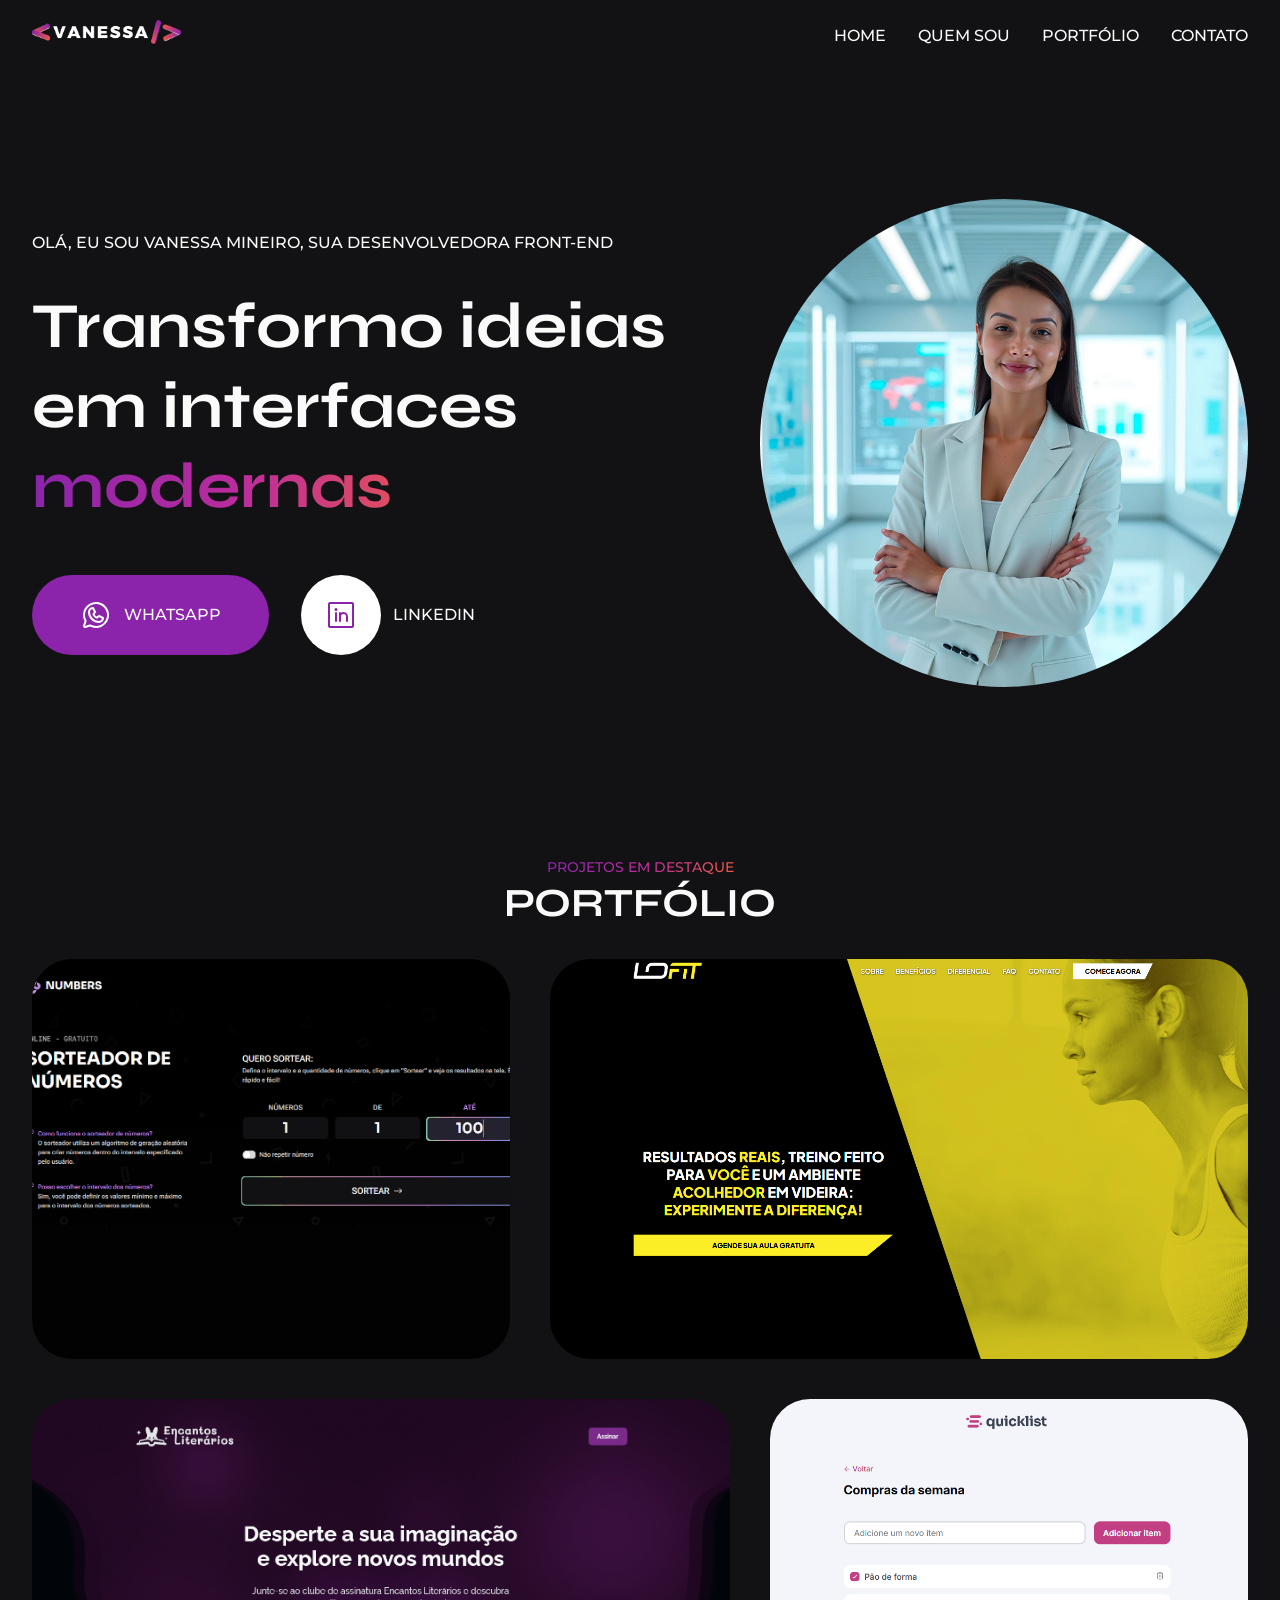
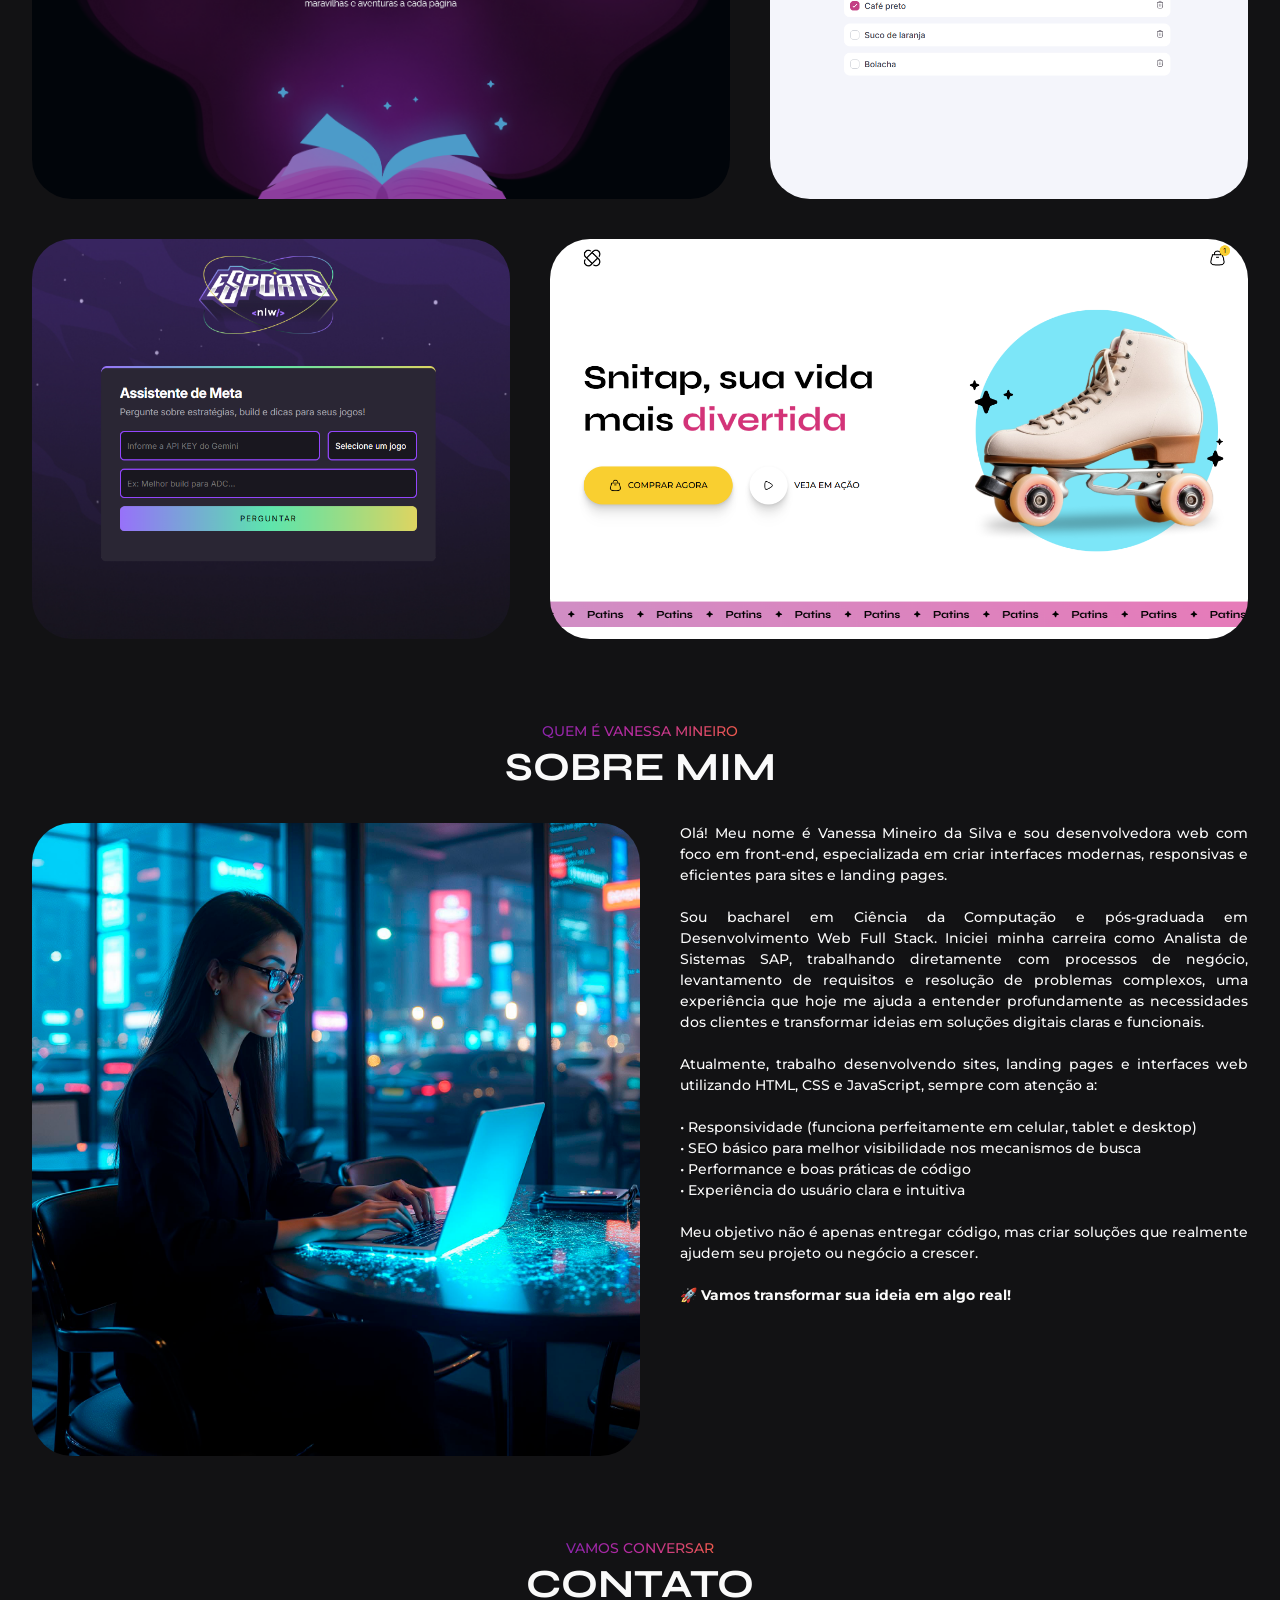
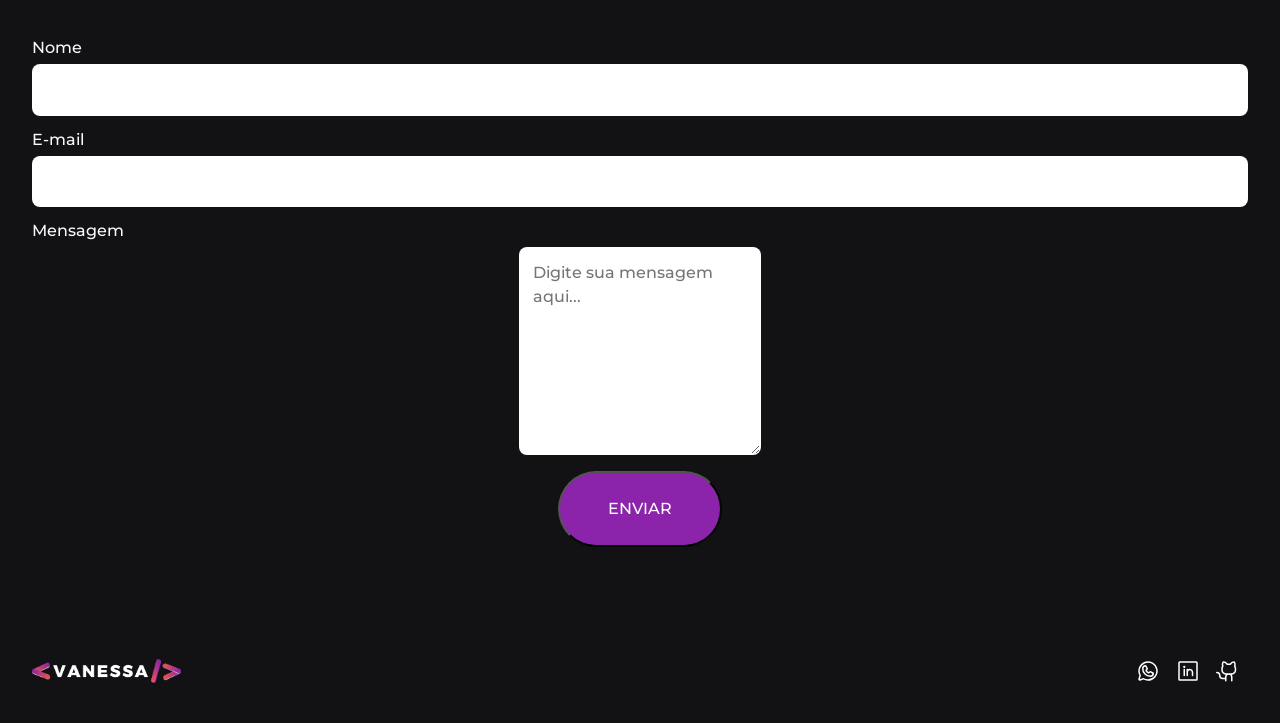
==== index.html @ 4b127f90 "Continua estilização" ====
<!DOCTYPE html>
<html lang="pt_BR">

<head>
  <link rel="preconnect" href="https://fonts.googleapis.com">
  <link rel="preconnect" href="https://fonts.gstatic.com" crossorigin>
  <meta charset="UTF-8">
  <meta name="viewport" content="width=device-width, initial-scale=1.0">
  <title>Vanessa Mineiro</title>
  <link rel="stylesheet" href="styles/index.css">
  <link rel="icon" href="assets/favicon.png" type="image/png">
  <link
    href="https://fonts.googleapis.com/css2?family=Inter:opsz,wght@14..32,500&family=Montserrat:wght@500&family=Syne:wght@700&display=swap"
    rel="stylesheet">

</head>

<body>
  <header class="top">
    <a href="#"><img src="assets/logo.svg" alt=""></a>
    <nav>
      <a href="#hero">HOME</a>
      <a href="#about">QUEM SOU</a>
      <a href="#portfolio">PORTFÓLIO</a>
      <a href="#contact">CONTATO</a>
    </nav>
  </header>

  <section class="hero" id="hero">
    <div>
      <p>Olá, eu sou Vanessa Mineiro, sua desenvolvedora front-end</p>
      <h1>
        Transformo ideias em interfaces<br>
        <div>
          <span>modernas</span>
          <span>intuitivas</span>
          <span>responsivas</span>
          <span>modernas</span>
        </div>
      </h1>

      <div class="buttons">
        <a href="https://wa.me/5549999568819" class="button whats shadow" target="_blank">
          <img src="assets/icons/whatsapp.svg" alt="">
          WHATSAPP
        </a>

        <a href="https://www.linkedin.com/in/vanessa-mineiro/" class="button play" target="_blank">
          <span class="shadow">
            <img src="assets/icons/linkedin.svg" alt="">
          </span>
          LINKEDIN
        </a>
      </div>
    </div>

    <div>
      <div class="content">
        <img src="assets/images/vanessa-mineiro.jpg" alt="">
      </div>
    </div>

  </section>


  <section class="portfolio" id="portfolio">
    <header>
      <span>PROJETOS EM DESTAQUE</span>
      <h2>PORTFÓLIO</h2>
    </header>

    <div class="content">
      <figure>
        <img src="assets/images/01.png" alt="Numbers – Sorteador de Números">
        <figcaption>
          <span>Numbers – Sorteador de Números</span>
          <p>Site responsivo para sorteio de números, utilizando HTML, CSS e JavaScript. A aplicação permite ao usuário
            definir a quantidade de números a serem sorteados, escolher um intervalo
            mínimo e máximo (range) e visualizar o resultado em tempo real, com a opção de evitar repetições no sorteio.
          </p>
          <a href="vanessamineiro.github.io/Numbers/" target="_blank">Ver projeto</a>
        </figcaption>
      </figure>
      <figure data-delay>
        <img src="assets/images/02.png" alt="Landing Page – LoFit Studio de Treinamento Funcional">
        <figcaption>
          <span>Landing Page – LoFit Studio de Treinamento Funcional</span>
          <p>Desenvolvimento de uma landing page estratégica para captação de leads de um studio de treinamento
            funcional local. O projeto foi pensado para transmitir credibilidade
            em um ambiente leve e motivador, com foco em conversão para aula experimental via WhatsApp. Página
            estruturada com hierarquia visual clara, CTA destacado e comunicação direcionada para
            público que busca estética, saúde e qualidade de vida. Design responsivo, performance otimizada e com
            aplicação estratégica de SEO.</p>
          <a href="https://lofit.com.br" target="_blank">Ver projeto</a>
        </figcaption>
      </figure>
      <figure>
        <img src="assets/images/03.png" alt="">
        <figcaption>
          <span>Landing Page – Encantos Literários</span>
          <p>Landing Page atrativa para um clube de assinatura literário fictício chamado Encantos Literários. A
            proposta do desafio é unir estrutura em HTML com animações em CSS, criando uma experiência visual envolvente
            e elegante para o usuário.</p>
          <a href="https://vanessamineiro.github.io/Encantos-Literarios/" target="_blank">Ver projeto</a>
        </figcaption>
      </figure>
      <figure data-delay>
        <img src="assets/images/04.png" alt="">
        <figcaption>
          <span>Quicklist – Lista de Compras</span>
          <p>Projeto desenvolvido com o objetivo de criar uma aplicação simples e funcional para gerenciar a lista de
            compras da semana. O Quicklist permite adicionar, acompanhar e organizar itens de forma prática.</p>
          <a href="https://vanessamineiro.github.io/Lista-de-Compras/" target="_blank">Ver projeto</a>
        </figcaption>
      </figure>
      <figure>
        <img src="assets/images/05.png" alt="">
        <figcaption>
          <span>Assistente de Meta</span>
          <p>Assistente de IA para gamers, capaz de auxiliar durante os jogos com dicas de estratégia em tempo real. O
            assistente utiliza a API do Gemini como cérebro para interpretar informações e fornecer respostas
            inteligentes ao jogador.</p>
          <a href="https://vanessamineiro.github.io/Assistente-de-Meta/" target="_blank">Ver projeto</a>
        </figcaption>
      </figure>
      <figure data-delay>
        <img src="assets/images/06.png" alt="">
        <figcaption>
          <span>Patins Animation</span>
          <p>Projeto desenvolvido com foco em animações e transições utilizando CSS. O objetivo foi aplicar conceitos de
            animação na prática a partir de um layout no Figma, criando interações visuais mais dinâmicas e modernas
            para a interface.</p>
          <a href="https://vanessamineiro.github.io/patins-animation/" target="_blank">Ver projeto</a>
        </figcaption>
      </figure>
    </div>
  </section>

  <section class="about" id="about">
    <header>
      <span>QUEM É VANESSA MINEIRO</span>
      <h2>SOBRE MIM</h2>
    </header>
    <div class="content">
      <img src="assets/images/vanessa-mineiro-2.png" alt="">
      <p>Olá! Meu nome é Vanessa Mineiro da Silva e sou desenvolvedora web com foco em front-end, especializada em criar
        interfaces modernas, responsivas e eficientes para sites e landing pages. <br><br>

        Sou bacharel em Ciência da Computação e pós-graduada em Desenvolvimento Web Full Stack. Iniciei minha carreira
        como Analista de Sistemas SAP, trabalhando diretamente com processos de negócio, levantamento de requisitos e
        resolução de problemas complexos, uma experiência que hoje me ajuda a entender profundamente as necessidades
        dos clientes e transformar ideias em soluções digitais claras e funcionais. <br><br>

        Atualmente, trabalho desenvolvendo sites, landing pages e interfaces web utilizando HTML, CSS e JavaScript,
        sempre com atenção a: <br><br>

        • Responsividade (funciona perfeitamente em celular, tablet e desktop) <br>
        • SEO básico para melhor visibilidade nos mecanismos de busca <br>
        • Performance e boas práticas de código <br>
        • Experiência do usuário clara e intuitiva <br><br>

        Meu objetivo não é apenas entregar código, mas criar soluções que realmente ajudem seu projeto ou negócio a
        crescer. <br><br>

        🚀 <strong>Vamos transformar sua ideia em algo real!</strong></p>
    </div>
  </section>

  <section class="contact" id="contact">

    <header>
      <span>VAMOS CONVERSAR</span>
      <h2>CONTATO</h2>
    </header>

    <form action="https://formsubmit.co/vanessamineiro.dev@gmail.com" method="POST">

      <label for="name">Nome</label>
      <input type="text" name="name" id="name" required>
      <label for="email">E-mail</label>
      <input type="email" name="email" id="email" required>
      <label for="message">Mensagem</label>
      <textarea name="message" id="message" placeholder="Digite sua mensagem aqui..." required></textarea>
      <input type="hidden" name="_captcha" value="false">
      <button type="submit">ENVIAR</button>
    </form>

  </section>



  <footer>
    <div class="logo">
      <img src="assets/logo.svg" alt="">
    </div>

    <div class="social-links">
      <a href="https://wa.me/5549999568819" title="WhatsApp" target="_blank">
        <img src="assets/icons/whatsapp.svg" alt="">
      </a>
      <a href="https://www.linkedin.com/in/vanessa-mineiro/" title="LinkedIn" target="_blank">
        <img src="assets/icons/linkedin-white.svg" alt="">
      </a>
      <a href="https://github.com/vanessamineiro" title="GitHub" target="_blank">
        <img src="assets/icons/github.svg" alt="">
      </a>
    </div>
  </footer>

</body>

</html>
---- styles/index.css ----
@import url(global.css);
@import url(header.css);
@import url(hero.css);
@import url(portfolio.css);
@import url(footer.css);
@import url(about.css);
@import url(contact.css);
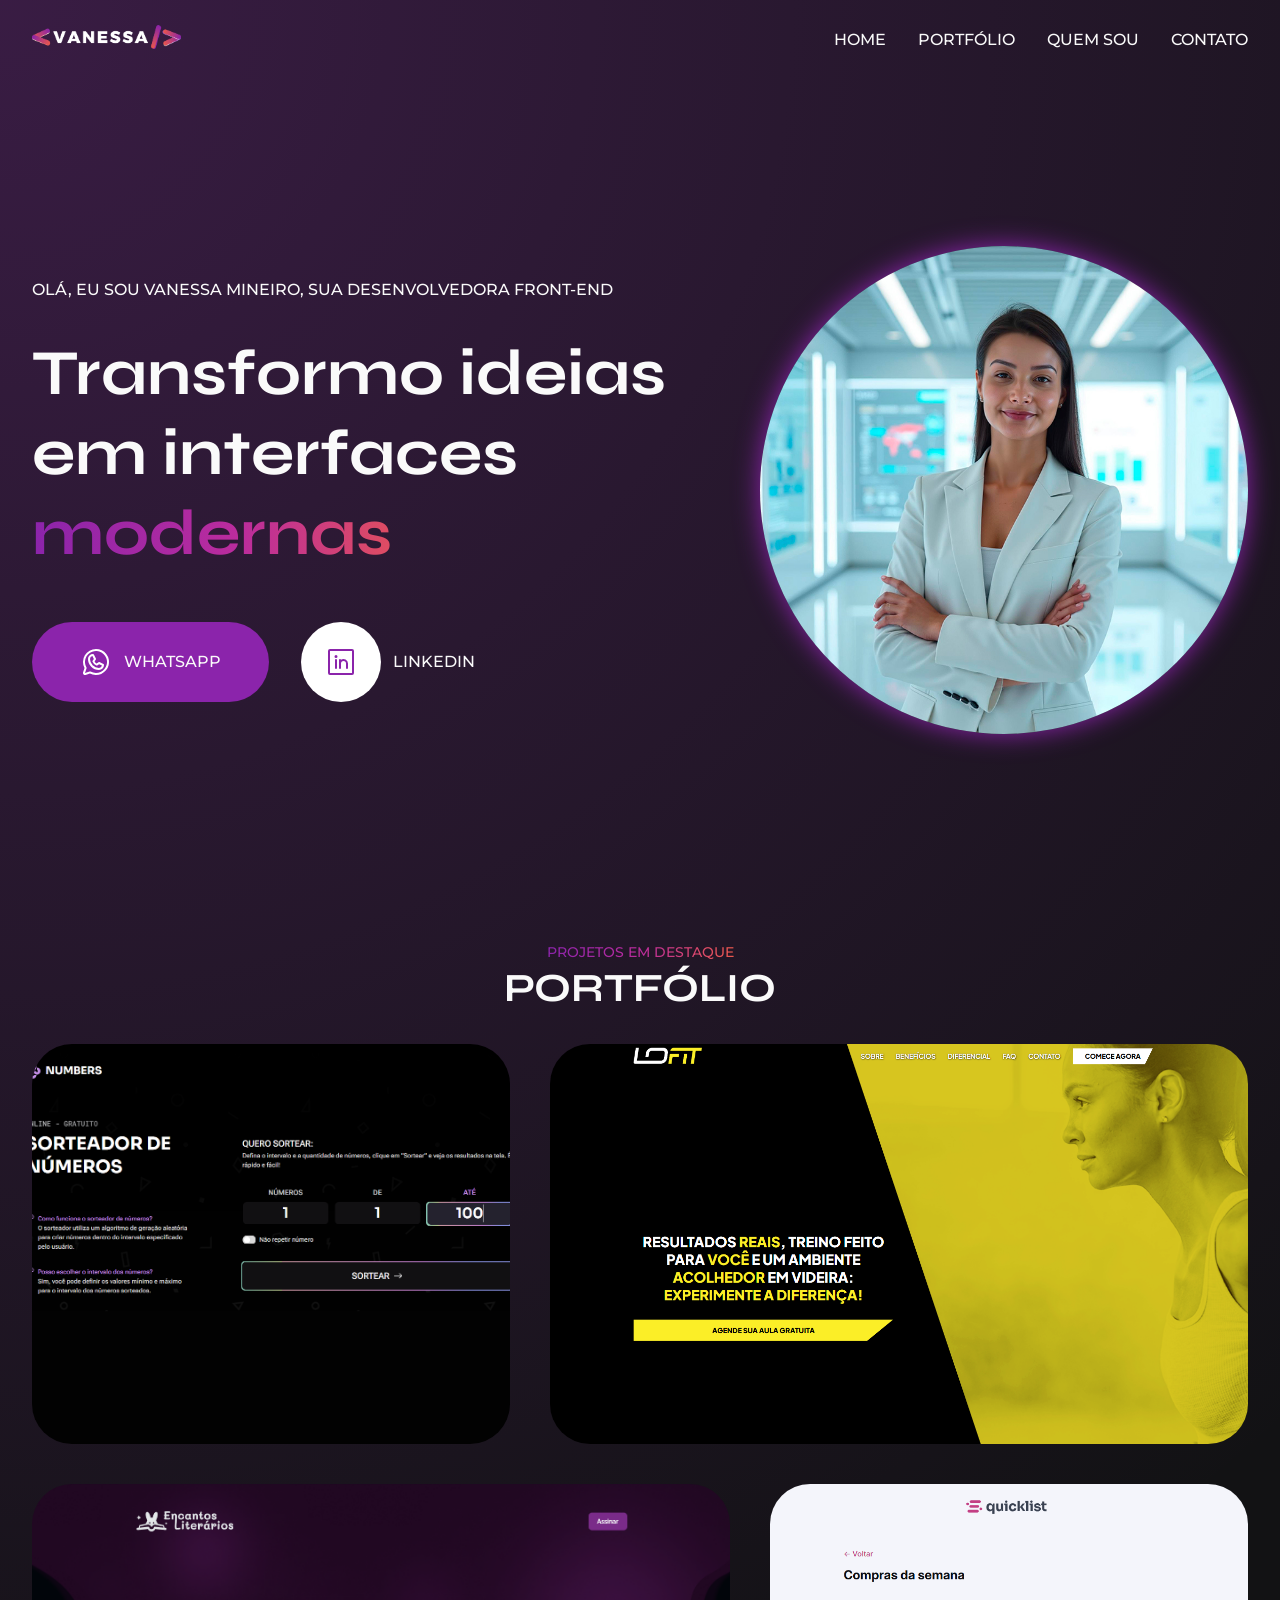
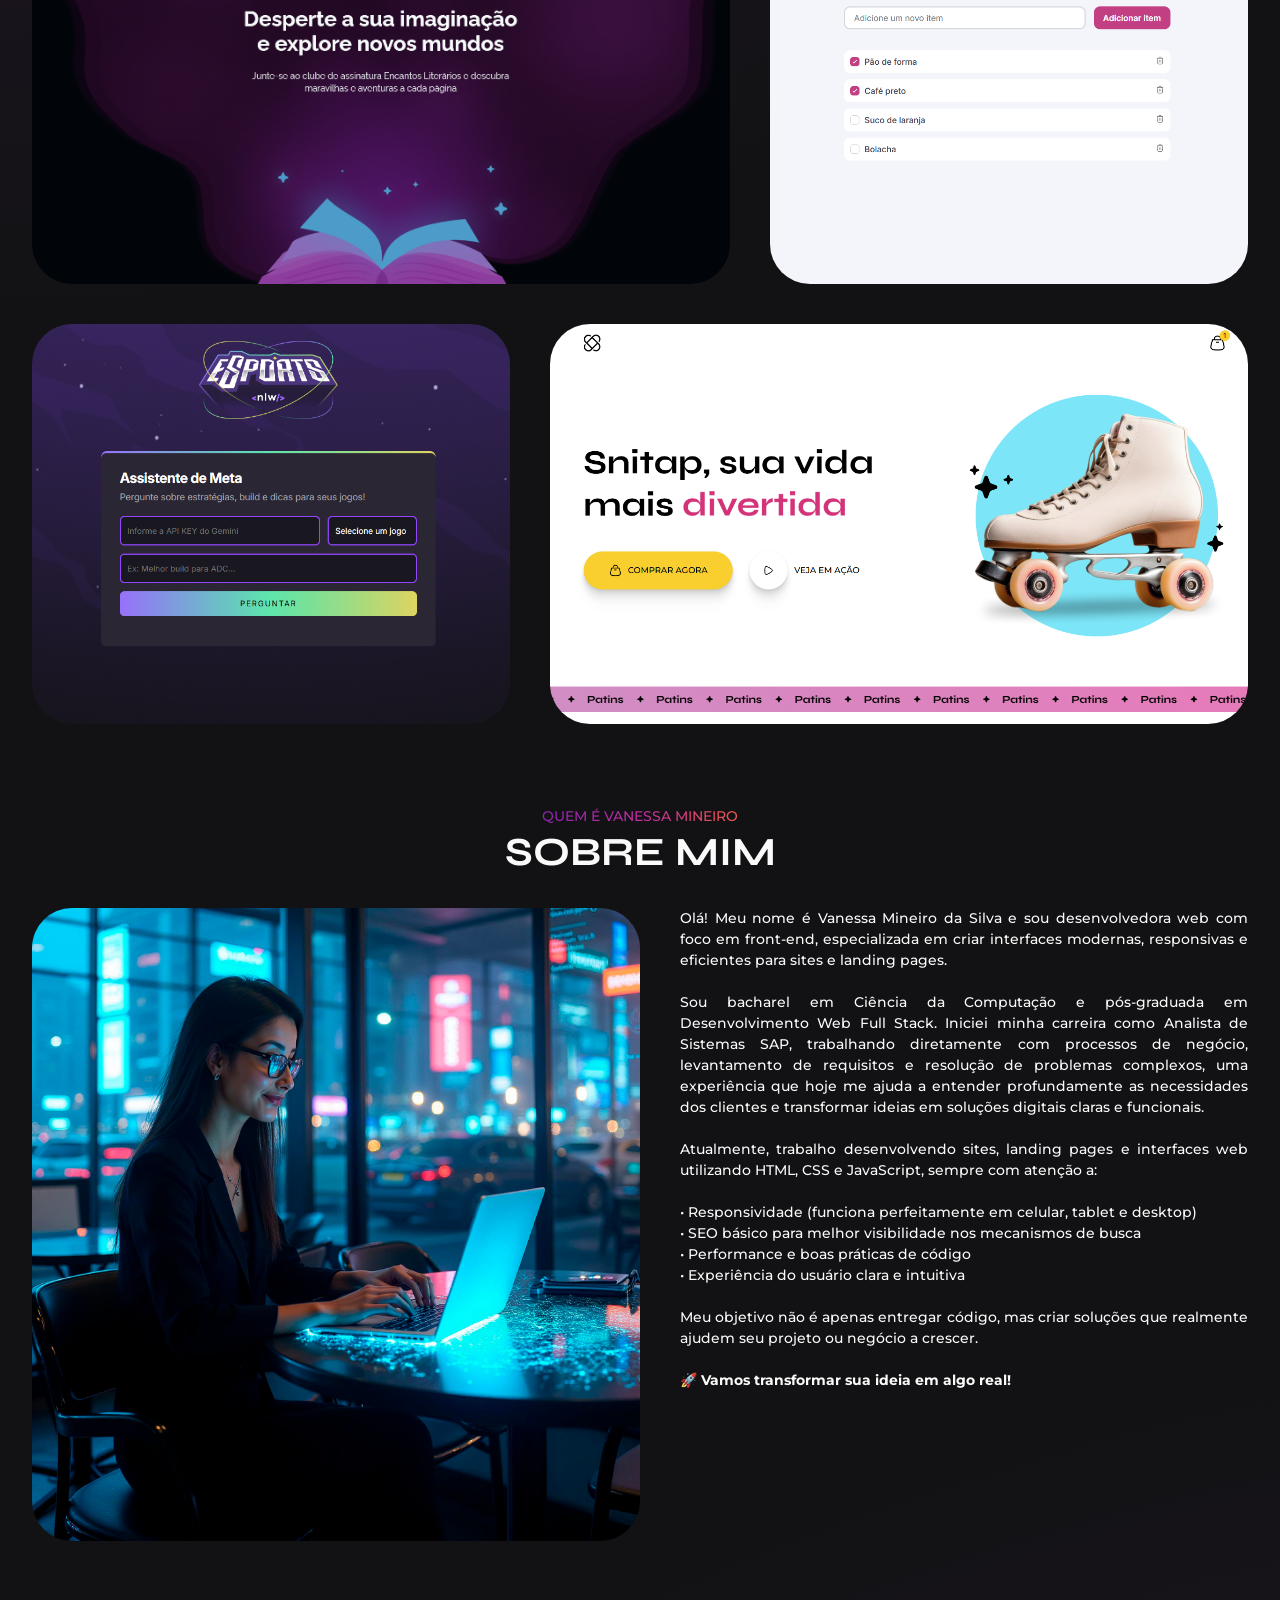
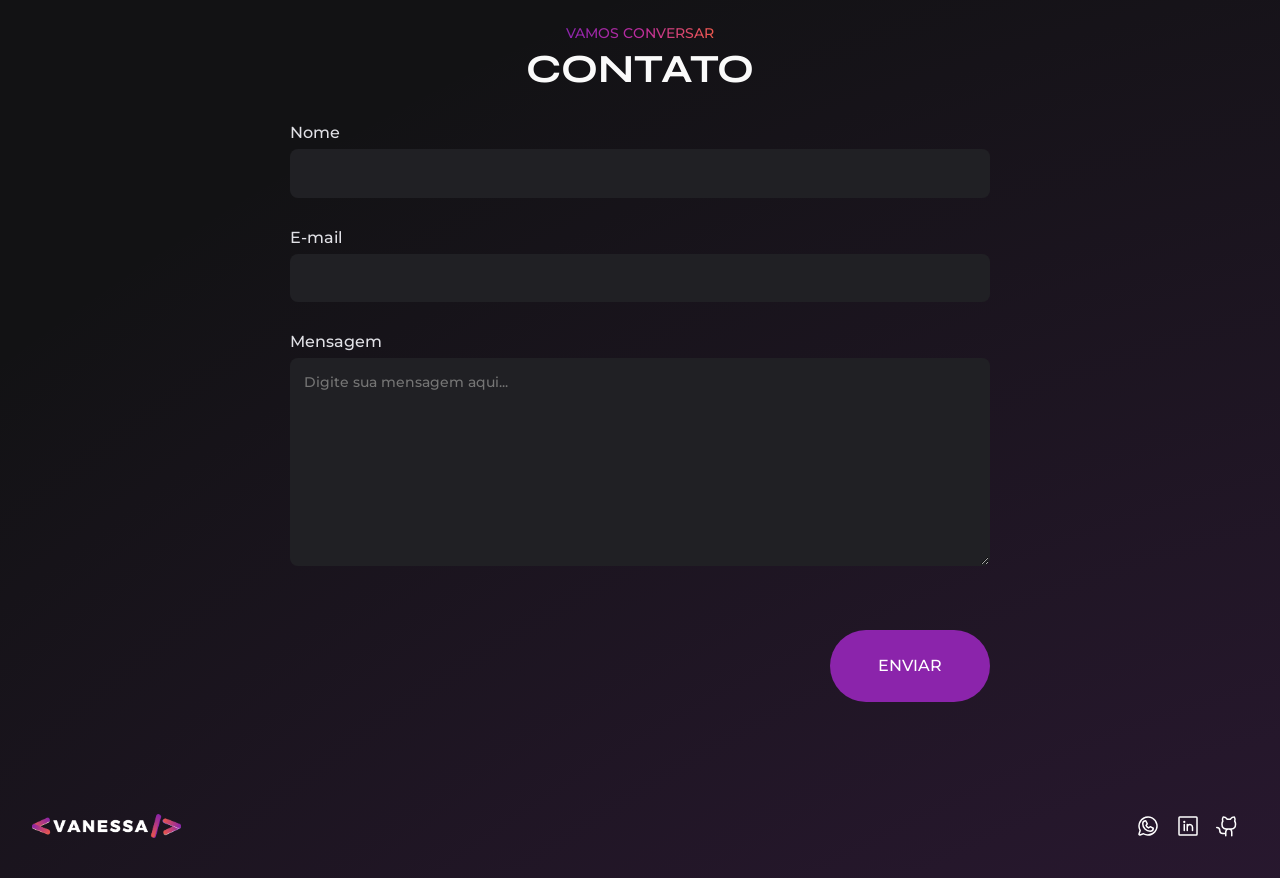
==== commit efc9f463: "Terminando estilização da pagina" ====
--- a/index.html
+++ b/index.html
@@ -20,8 +20,8 @@
     <a href="#"><img src="assets/logo.svg" alt=""></a>
     <nav>
       <a href="#hero">HOME</a>
+      <a href="#portfolio">PORTFÓLIO</a>
       <a href="#about">QUEM SOU</a>
-      <a href="#portfolio">PORTFÓLIO</a>
       <a href="#contact">CONTATO</a>
     </nav>
   </header>
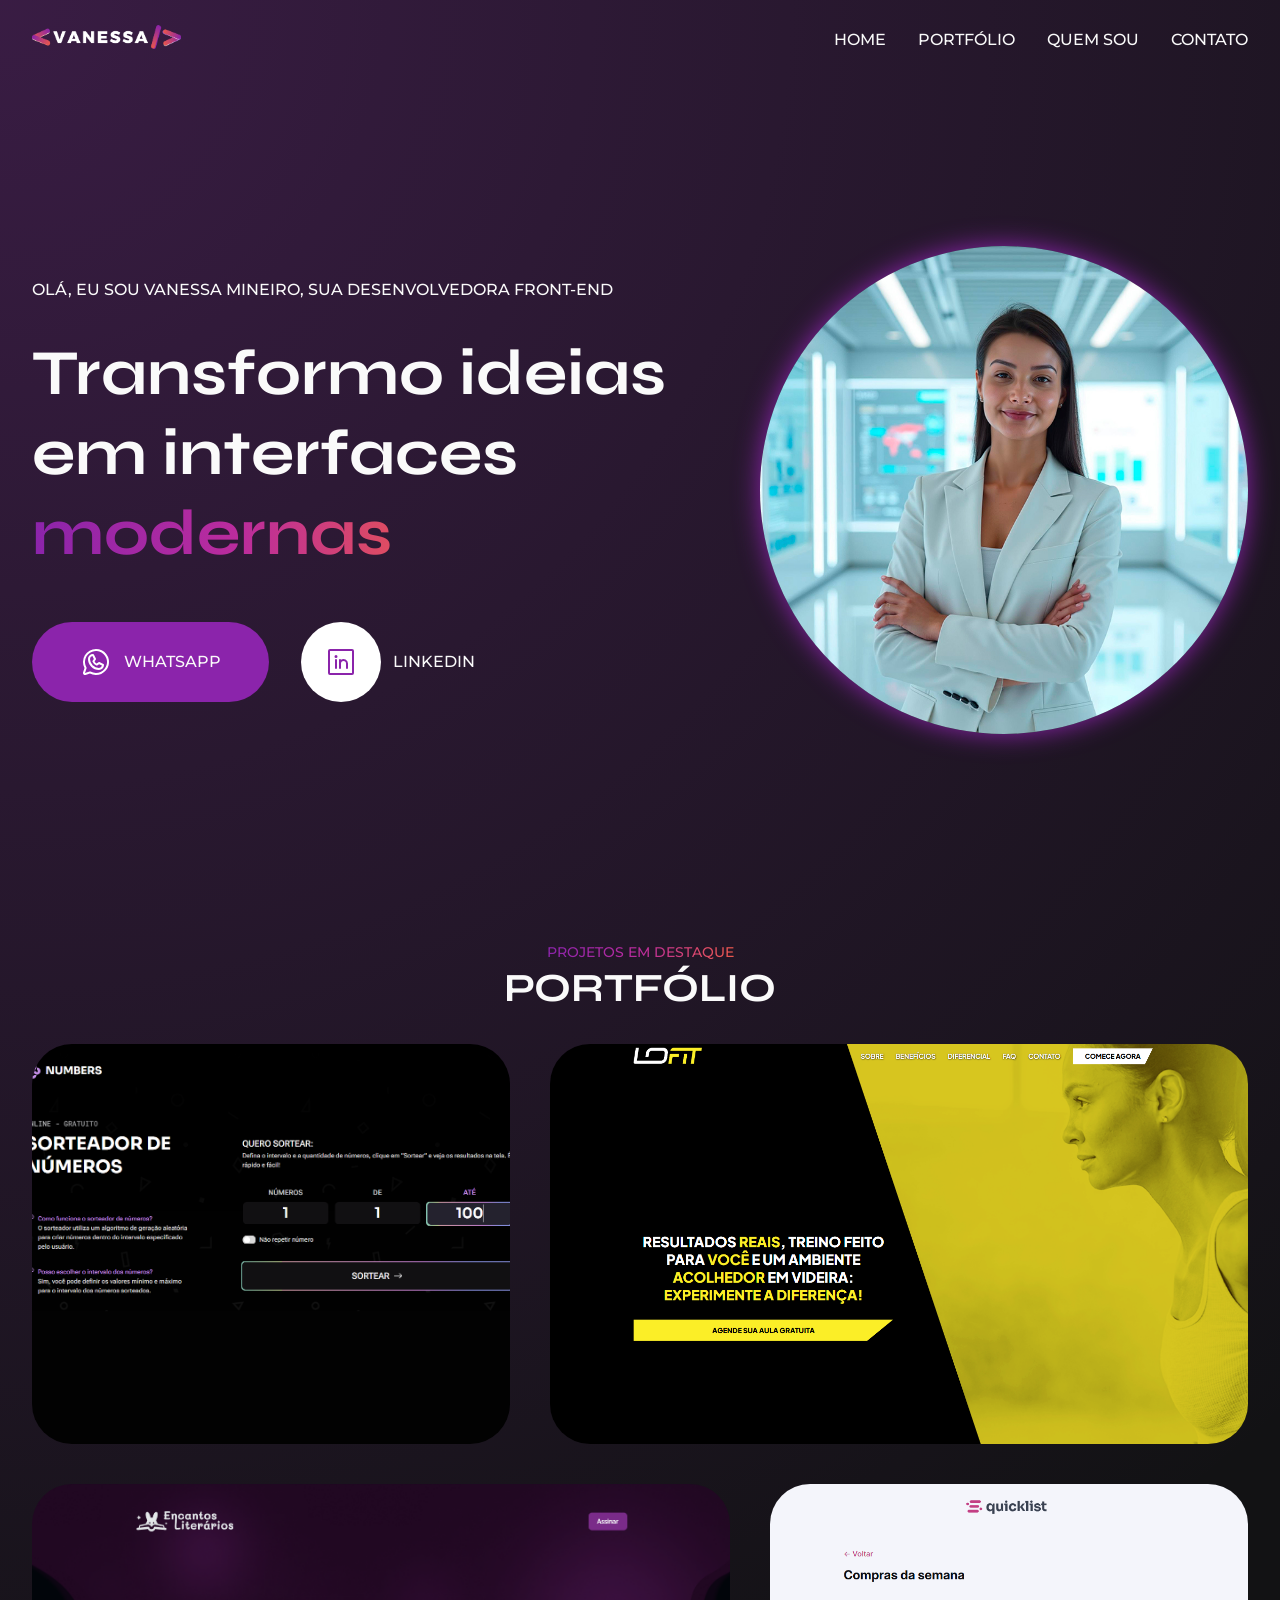
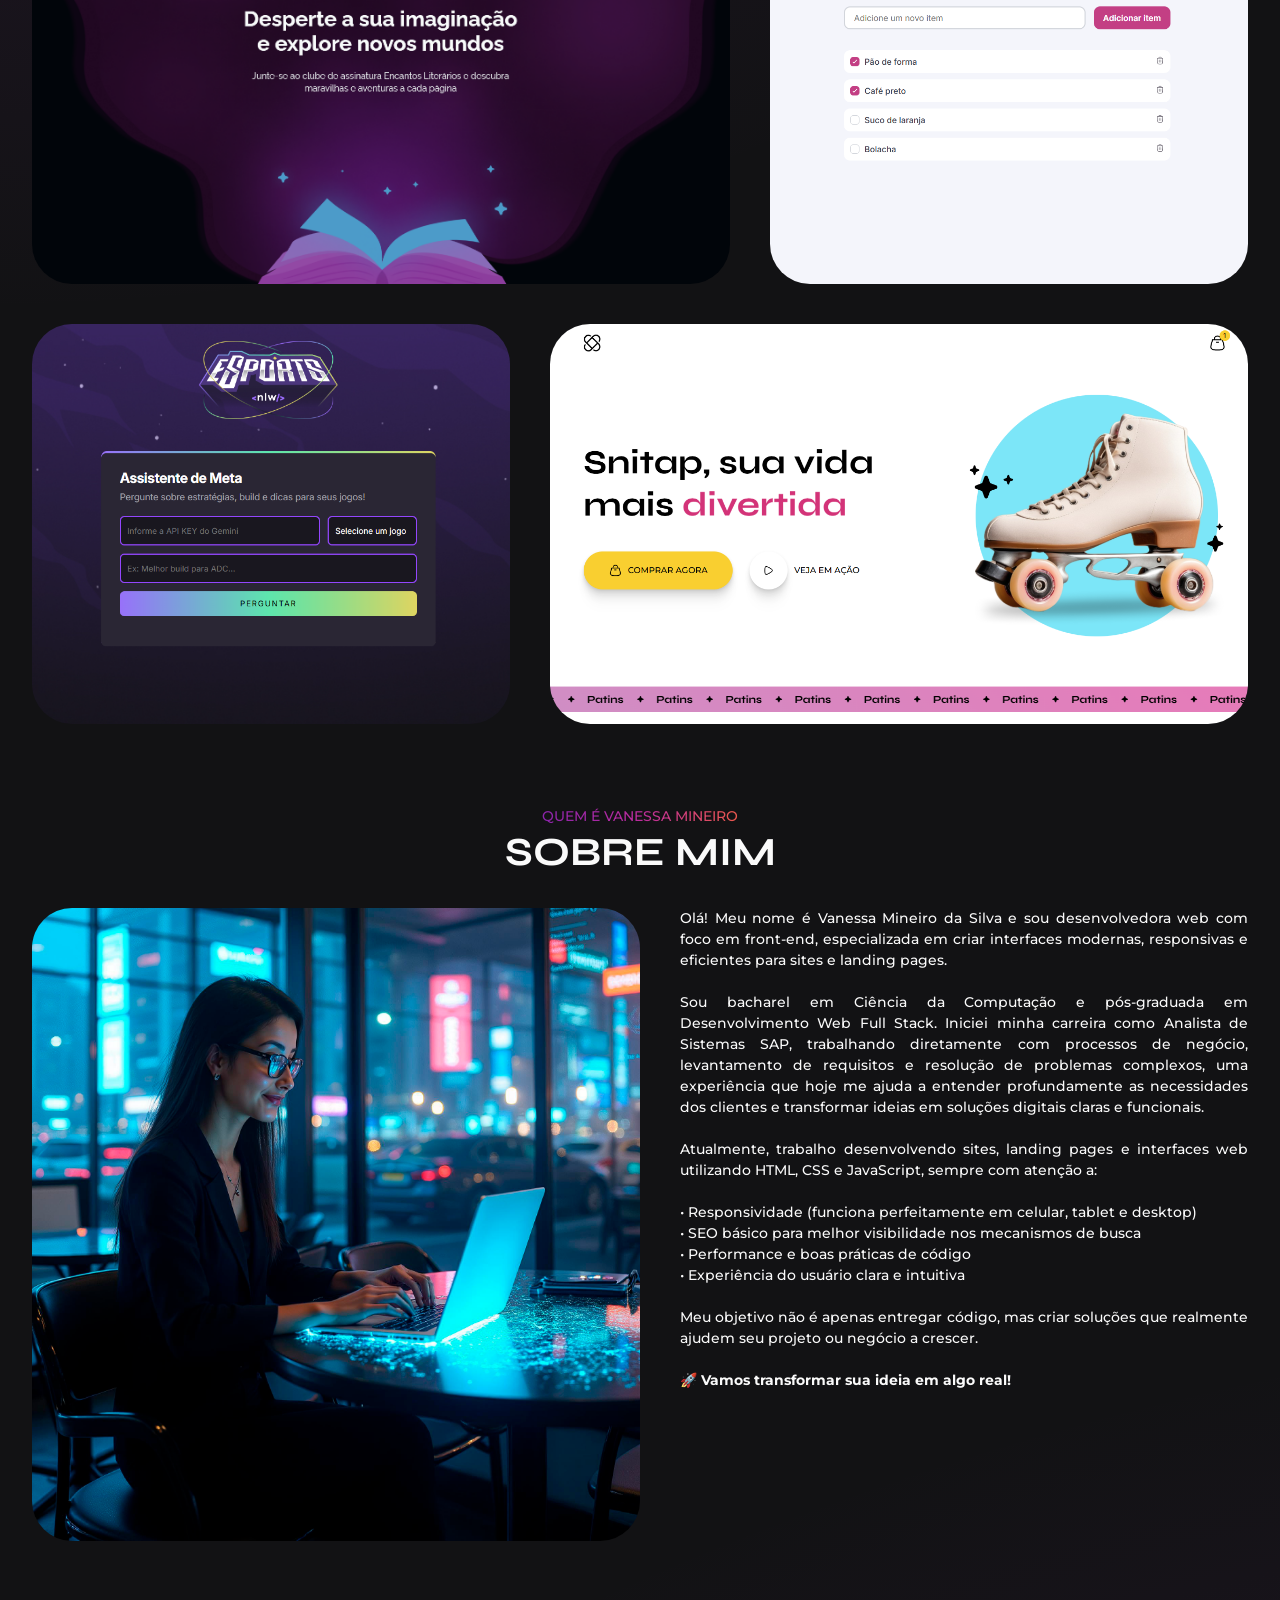
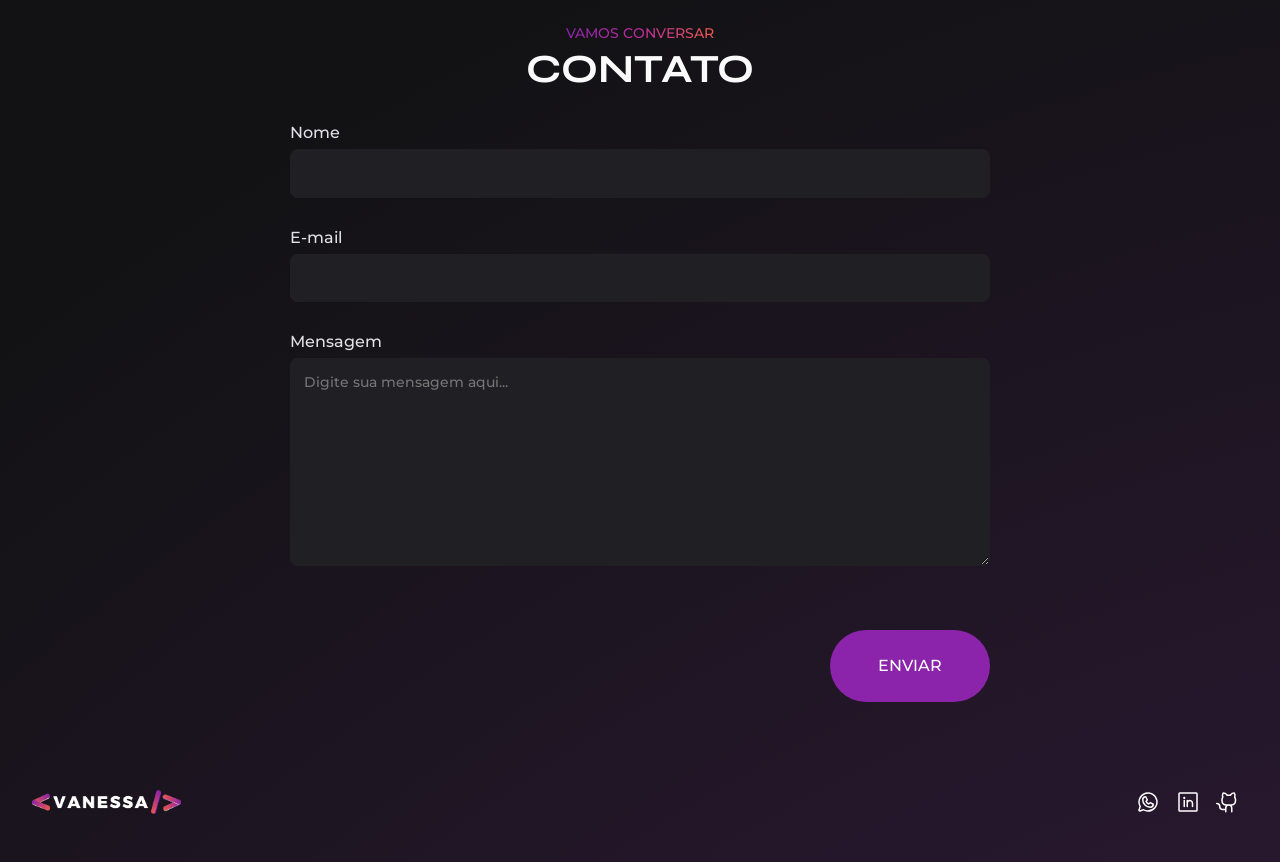
==== commit 5ea462d2: "Agrupando ajustes do tamanho das seções um uma classe" ====
--- a/index.html
+++ b/index.html
@@ -16,7 +16,7 @@
 </head>
 
 <body>
-  <header class="top">
+  <header class="top container">
     <a href="#"><img src="assets/logo.svg" alt=""></a>
     <nav>
       <a href="#hero">HOME</a>
@@ -26,7 +26,7 @@
     </nav>
   </header>
 
-  <section class="hero" id="hero">
+  <section class="hero container" id="hero">
     <div>
       <p>Olá, eu sou Vanessa Mineiro, sua desenvolvedora front-end</p>
       <h1>
@@ -63,7 +63,7 @@
   </section>
 
 
-  <section class="portfolio" id="portfolio">
+  <section class="portfolio container" id="portfolio">
     <header>
       <span>PROJETOS EM DESTAQUE</span>
       <h2>PORTFÓLIO</h2>
@@ -136,7 +136,7 @@
     </div>
   </section>
 
-  <section class="about" id="about">
+  <section class="about container" id="about">
     <header>
       <span>QUEM É VANESSA MINEIRO</span>
       <h2>SOBRE MIM</h2>
@@ -166,7 +166,7 @@
     </div>
   </section>
 
-  <section class="contact" id="contact">
+  <section class="contact container" id="contact">
 
     <header>
       <span>VAMOS CONVERSAR</span>
@@ -182,14 +182,13 @@
       <label for="message">Mensagem</label>
       <textarea name="message" id="message" placeholder="Digite sua mensagem aqui..." required></textarea>
       <input type="hidden" name="_captcha" value="false">
+      <input type="hidden" name="_next" value="http://127.0.0.1:5500/obrigada.html">
       <button type="submit">ENVIAR</button>
     </form>
 
   </section>
 
-
-
-  <footer>
+  <footer class="container">
     <div class="logo">
       <img src="assets/logo.svg" alt="">
     </div>
--- a/styles/index.css
+++ b/styles/index.css
@@ -4,4 +4,5 @@
 @import url(portfolio.css);
 @import url(footer.css);
 @import url(about.css);
-@import url(contact.css);+@import url(contact.css);
+@import url(obrigada.css);
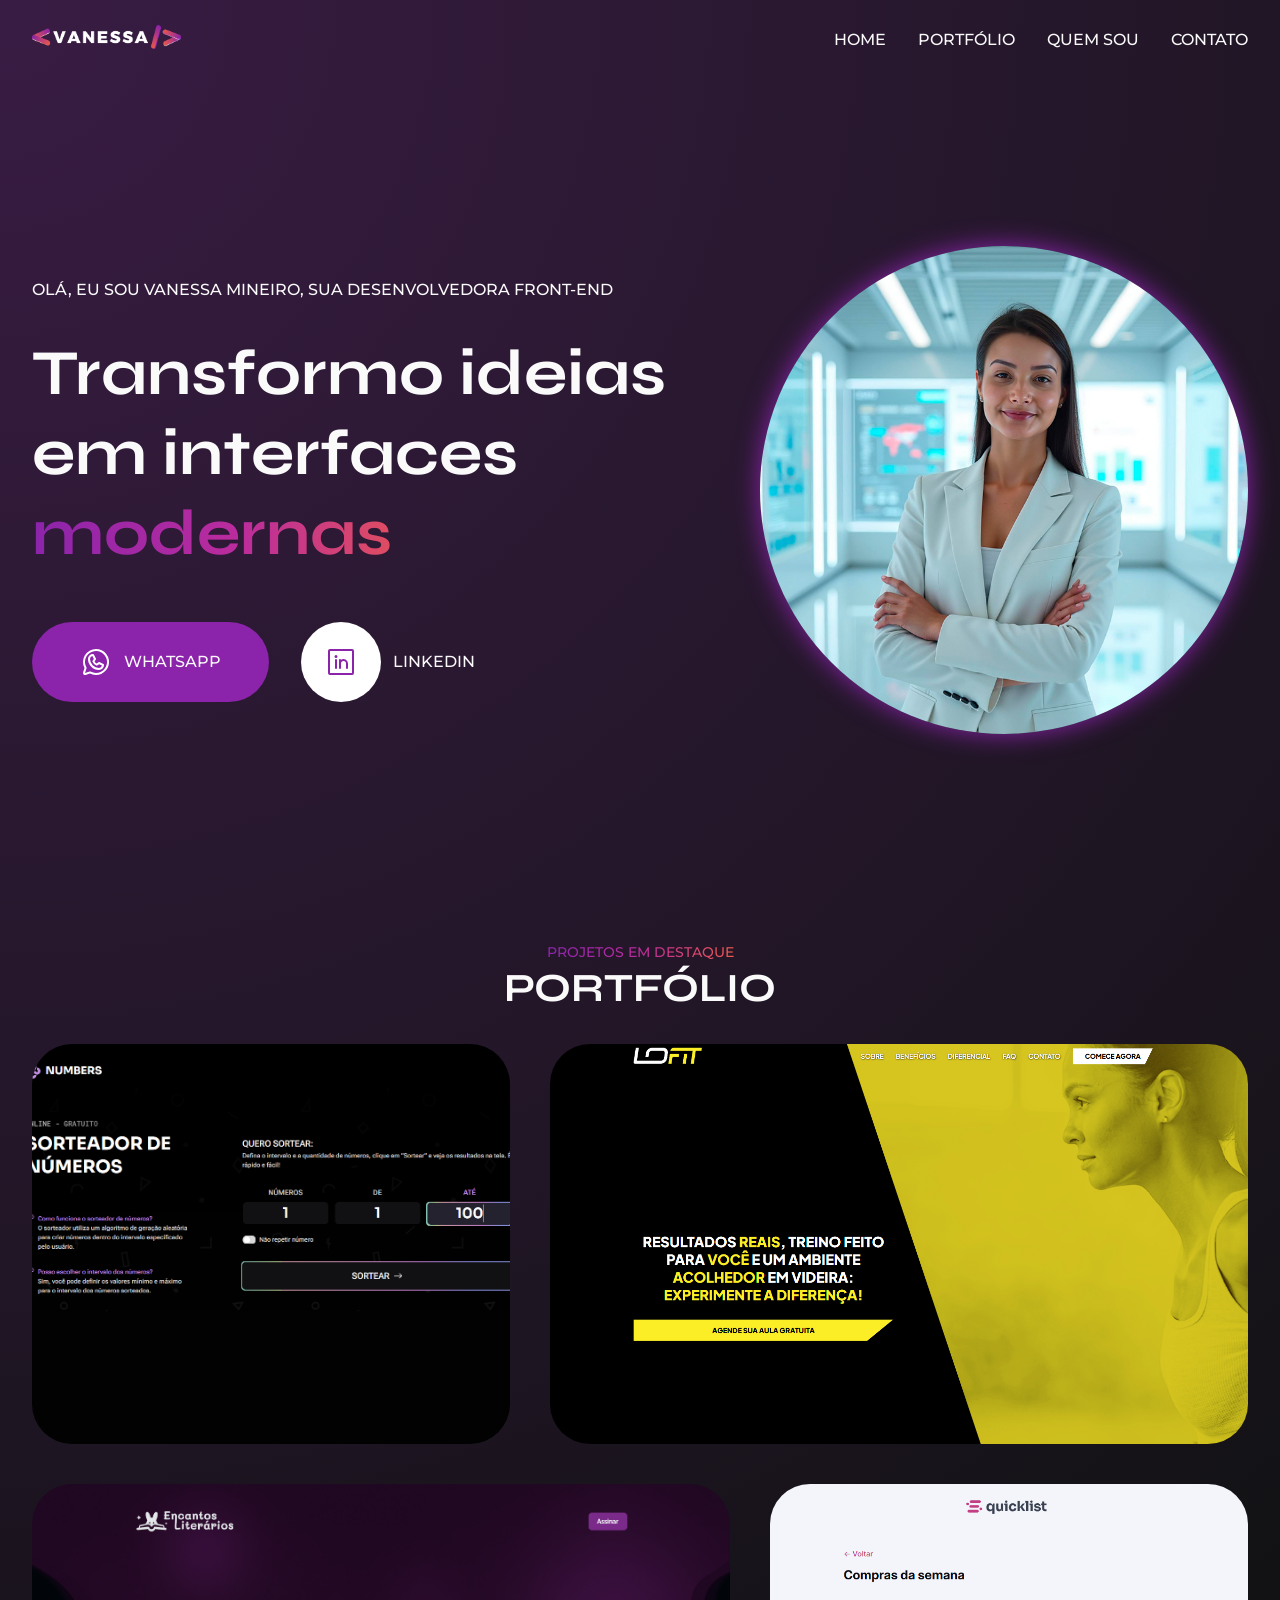
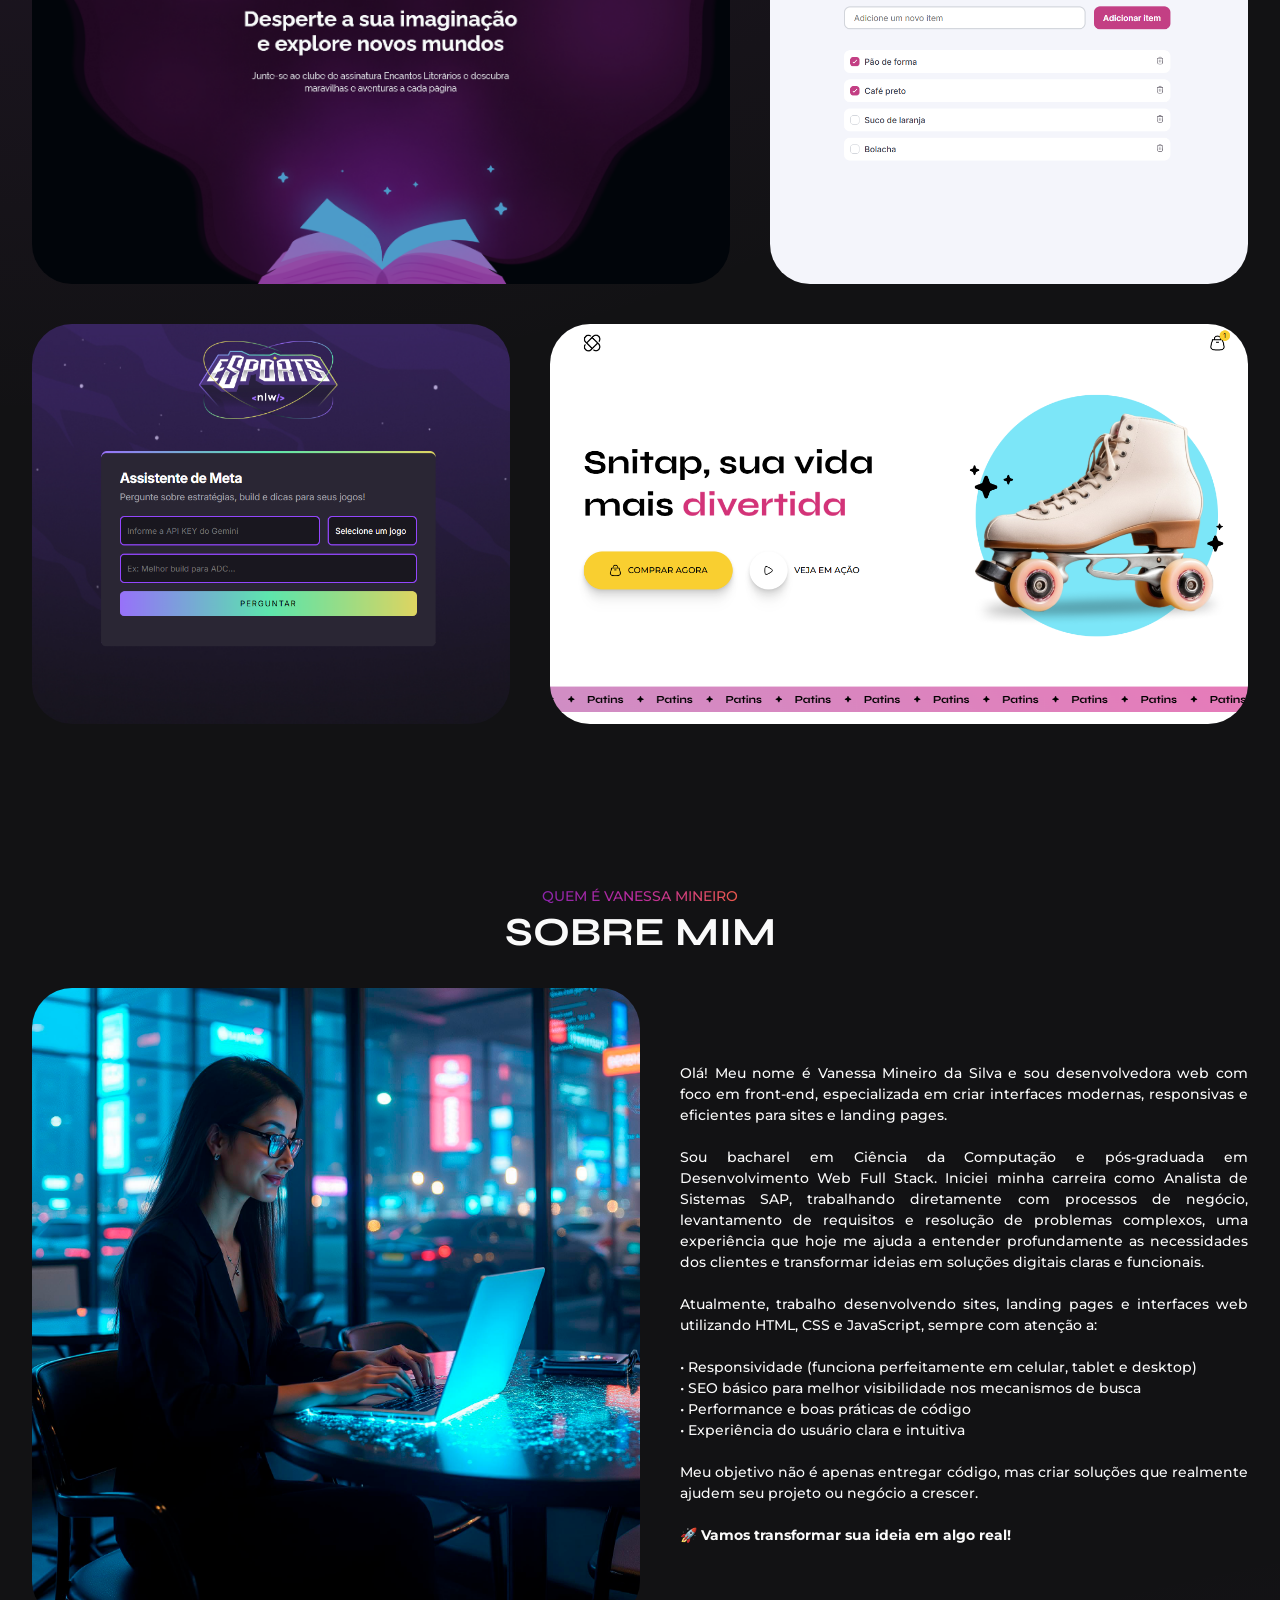
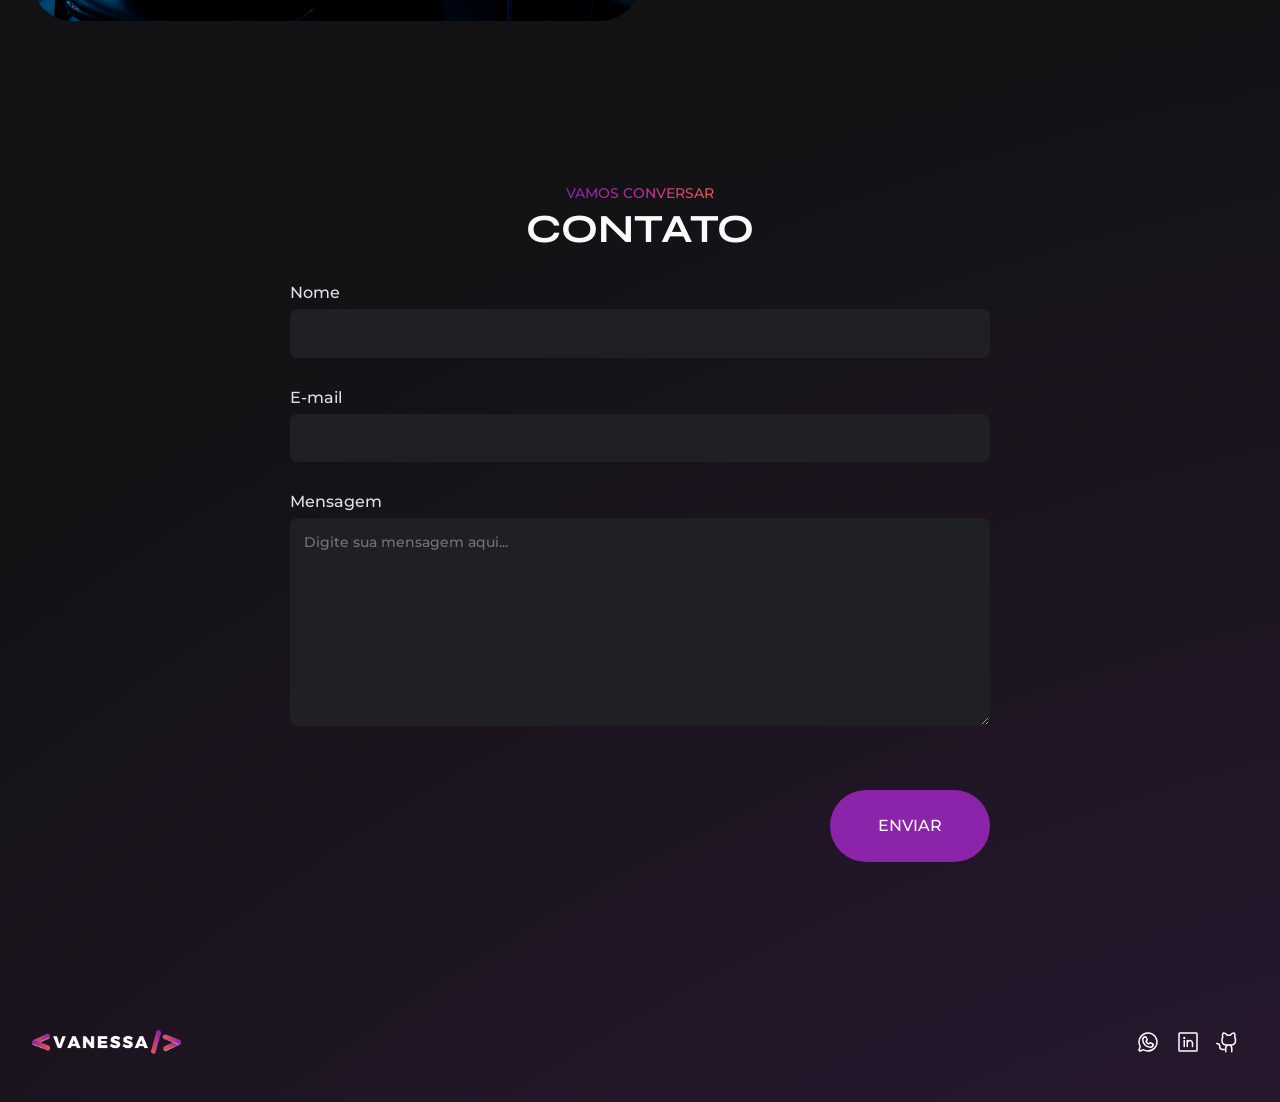
==== commit 900123bf: "Ajuste link numbers" ====
--- a/index.html
+++ b/index.html
@@ -18,7 +18,7 @@
 <body>
   <header class="top container">
     <a href="#"><img src="assets/logo.svg" alt=""></a>
-    <nav>
+    <nav class="desktop-only">
       <a href="#hero">HOME</a>
       <a href="#portfolio">PORTFÓLIO</a>
       <a href="#about">QUEM SOU</a>
@@ -29,6 +29,11 @@
   <section class="hero container" id="hero">
     <div>
       <p>Olá, eu sou Vanessa Mineiro, sua desenvolvedora front-end</p>
+      <div class="mobile-only">
+        <div class="content">
+          <img src="assets/images/vanessa-mineiro.jpg" alt="">
+        </div>
+      </div>
       <h1>
         Transformo ideias em interfaces<br>
         <div>
@@ -54,7 +59,7 @@
       </div>
     </div>
 
-    <div>
+    <div class="desktop-only">
       <div class="content">
         <img src="assets/images/vanessa-mineiro.jpg" alt="">
       </div>
@@ -78,7 +83,7 @@
             definir a quantidade de números a serem sorteados, escolher um intervalo
             mínimo e máximo (range) e visualizar o resultado em tempo real, com a opção de evitar repetições no sorteio.
           </p>
-          <a href="vanessamineiro.github.io/Numbers/" target="_blank">Ver projeto</a>
+          <a href="https://vanessamineiro.github.io/Numbers/" target="_blank">Ver projeto</a>
         </figcaption>
       </figure>
       <figure data-delay>
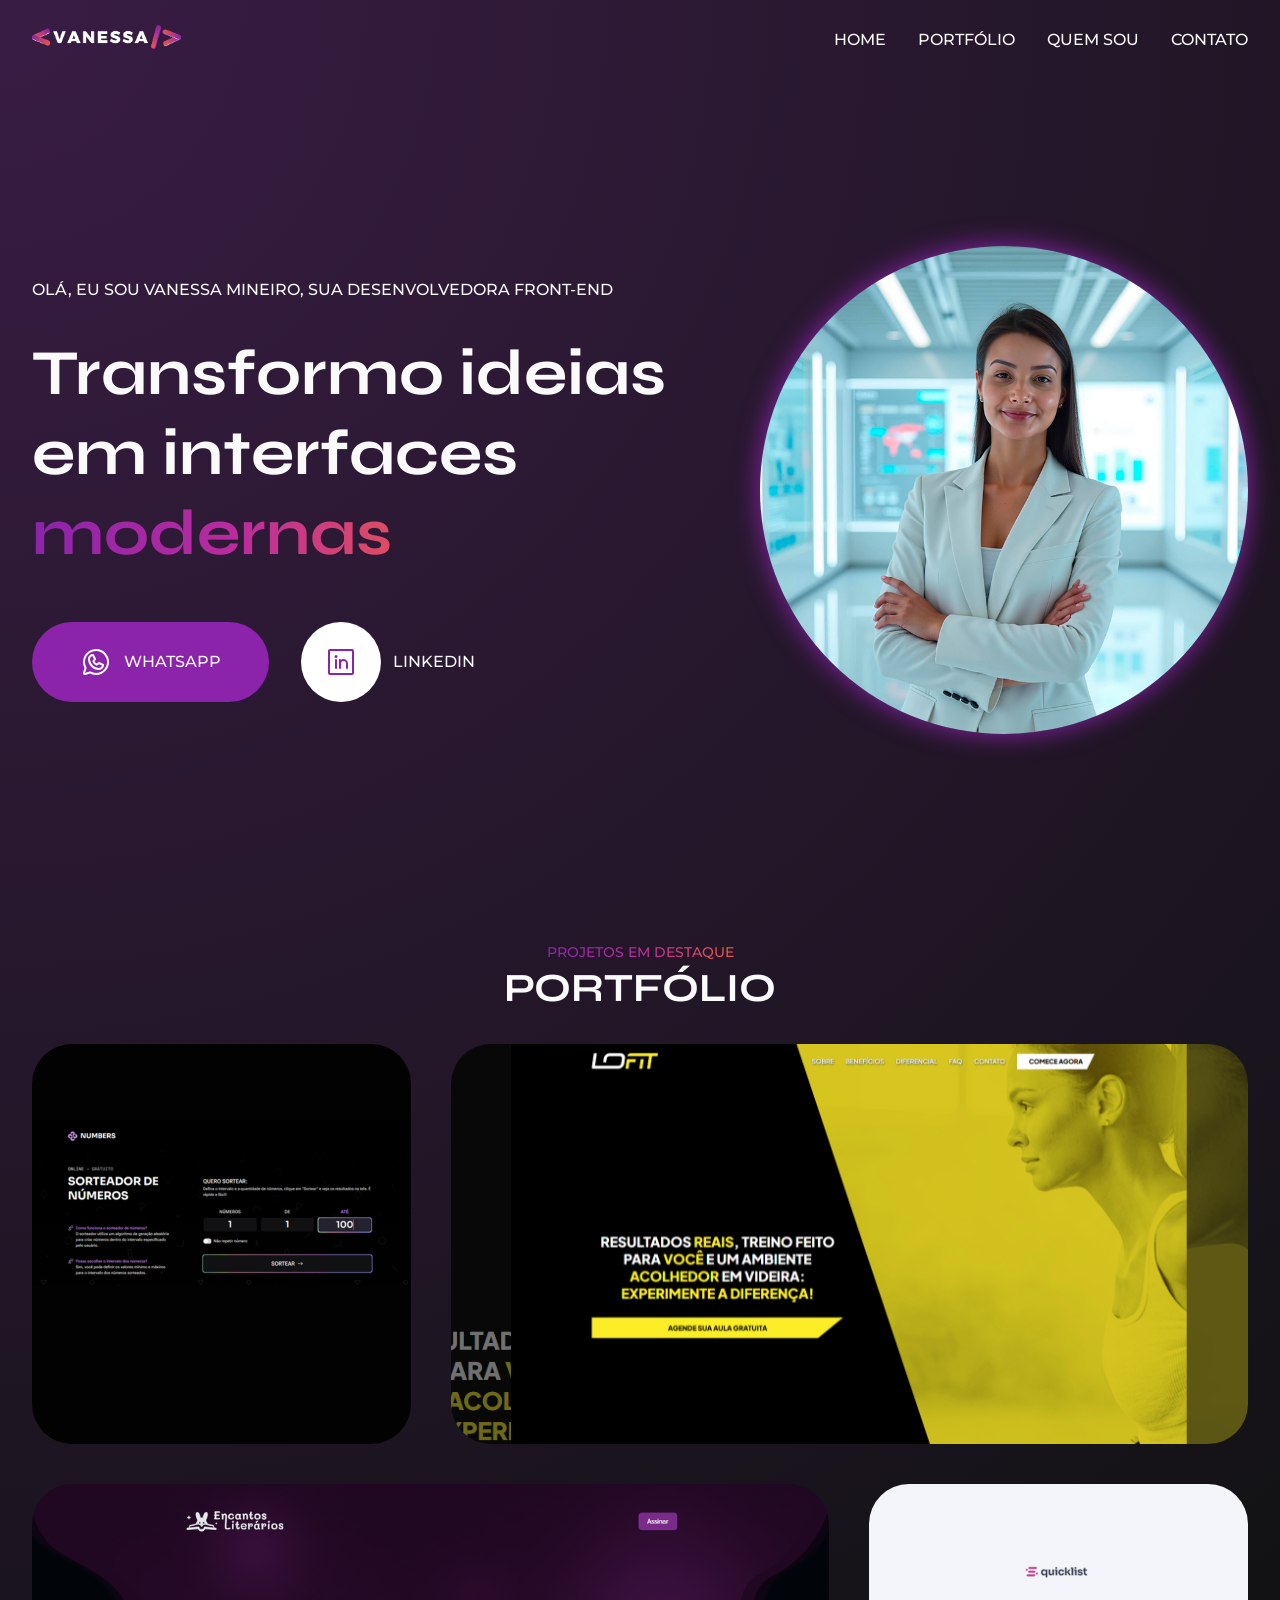
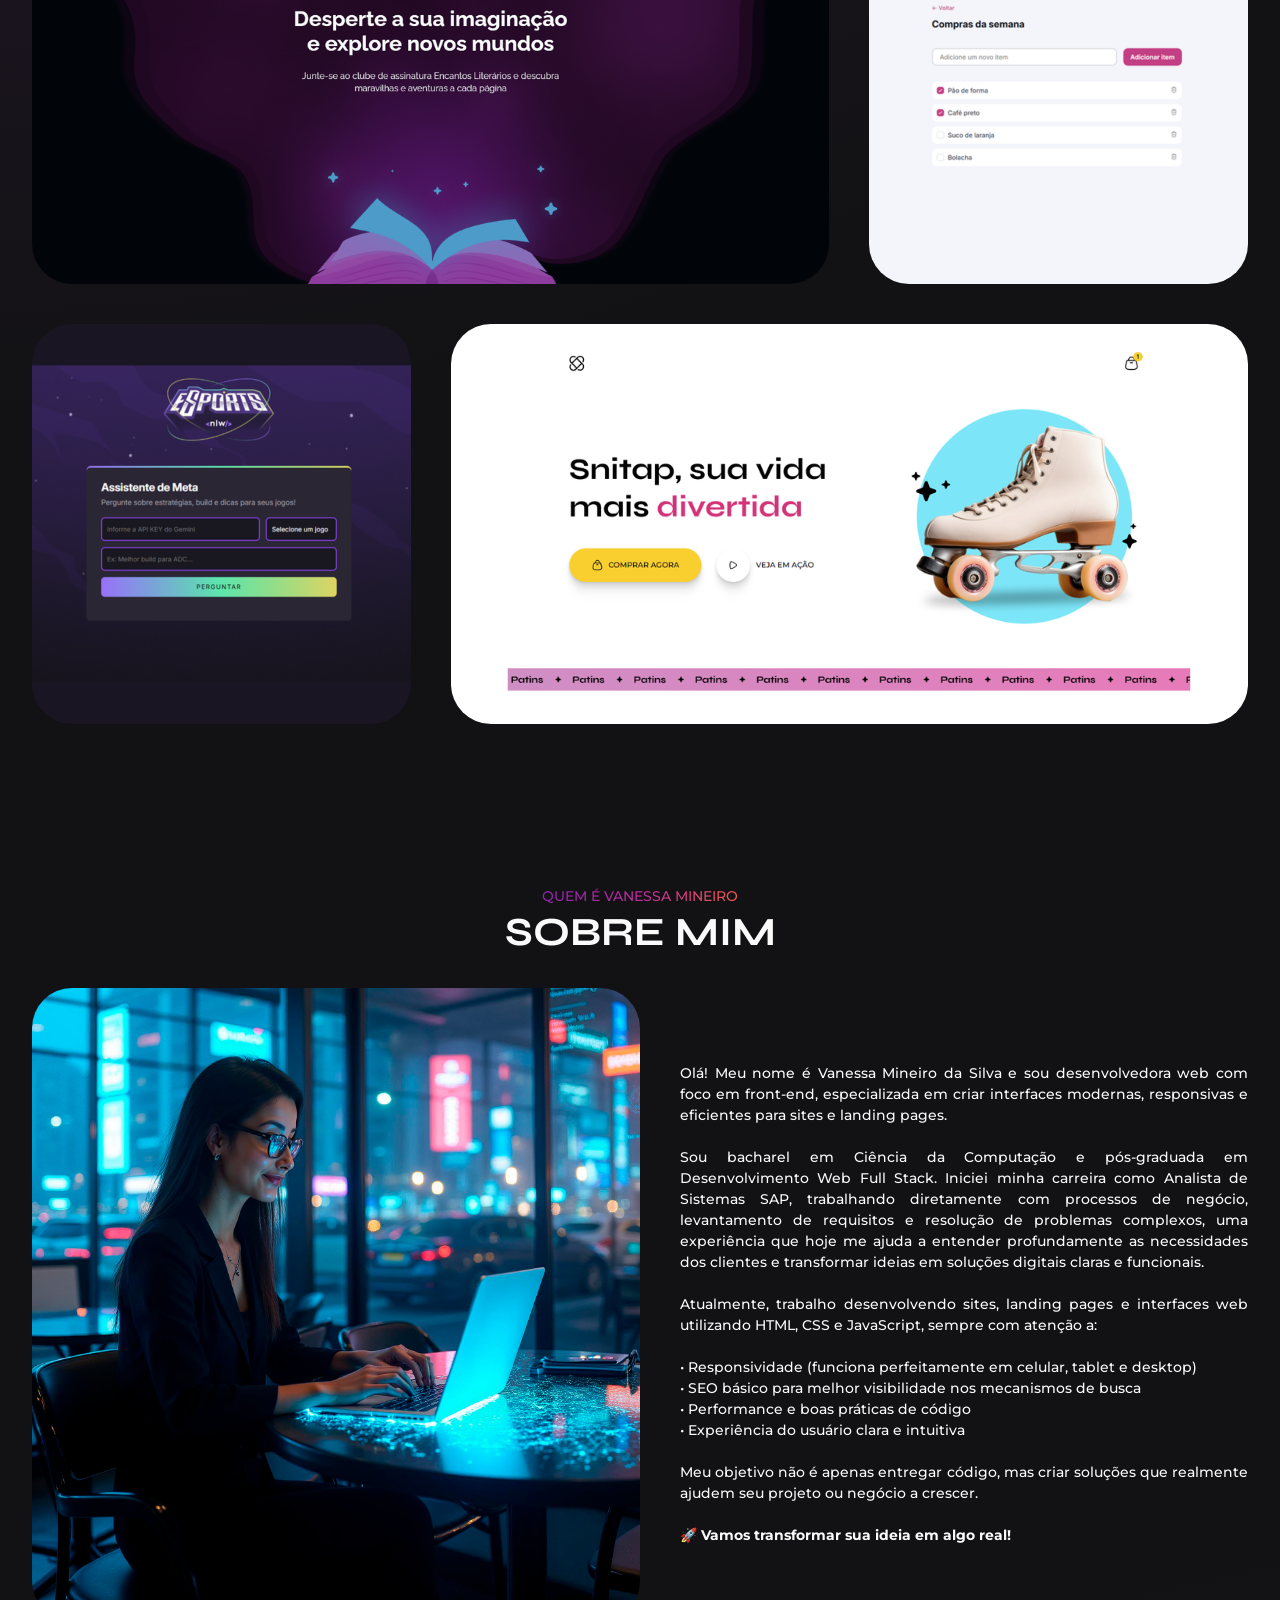
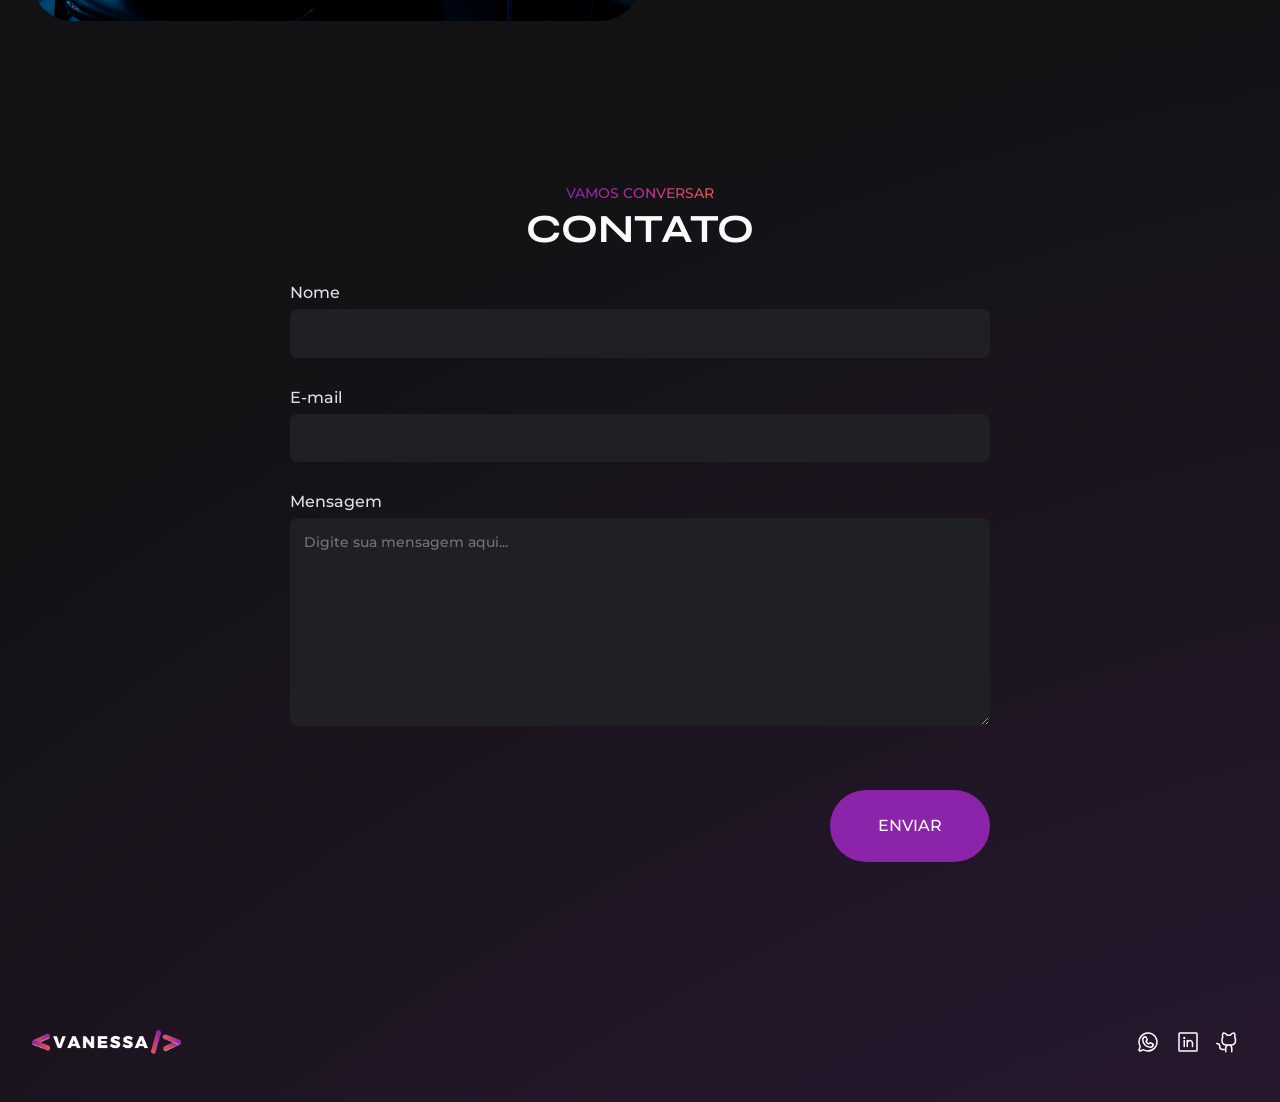
==== commit b150f6f3: "Ajuste das imagens do portfolio" ====
--- a/index.html
+++ b/index.html
@@ -76,7 +76,8 @@
 
     <div class="content">
       <figure>
-        <img src="assets/images/01.png" alt="Numbers – Sorteador de Números">
+        <img src="assets/images/01-mobile.png" alt="Numbers – Sorteador de Números" class="mobile-only">
+        <img src="assets/images/01-desktop.png" alt="Numbers – Sorteador de Números" class="desktop-only">
         <figcaption>
           <span>Numbers – Sorteador de Números</span>
           <p>Site responsivo para sorteio de números, utilizando HTML, CSS e JavaScript. A aplicação permite ao usuário
@@ -87,7 +88,8 @@
         </figcaption>
       </figure>
       <figure data-delay>
-        <img src="assets/images/02.png" alt="Landing Page – LoFit Studio de Treinamento Funcional">
+        <img src="assets/images/02-mobile.png" alt="Landing Page – LoFit Studio de Treinamento Funcional" class="mobile-only">
+        <img src="assets/images/02-desktop.png" alt="Landing Page – LoFit Studio de Treinamento Funcional" class="desktop-only">
         <figcaption>
           <span>Landing Page – LoFit Studio de Treinamento Funcional</span>
           <p>Desenvolvimento de uma landing page estratégica para captação de leads de um studio de treinamento
@@ -100,7 +102,8 @@
         </figcaption>
       </figure>
       <figure>
-        <img src="assets/images/03.png" alt="">
+        <img src="assets/images/03-mobile.png" alt="Landing Page – Encantos Literários" class="mobile-only">
+        <img src="assets/images/03-desktop.png" alt="Landing Page – Encantos Literários" class="desktop-only">
         <figcaption>
           <span>Landing Page – Encantos Literários</span>
           <p>Landing Page atrativa para um clube de assinatura literário fictício chamado Encantos Literários. A
@@ -110,7 +113,8 @@
         </figcaption>
       </figure>
       <figure data-delay>
-        <img src="assets/images/04.png" alt="">
+        <img src="assets/images/04-mobile.png" alt="" class="mobile-only">
+        <img src="assets/images/04-desktop.png" alt="" class="desktop-only">
         <figcaption>
           <span>Quicklist – Lista de Compras</span>
           <p>Projeto desenvolvido com o objetivo de criar uma aplicação simples e funcional para gerenciar a lista de
@@ -119,7 +123,8 @@
         </figcaption>
       </figure>
       <figure>
-        <img src="assets/images/05.png" alt="">
+        <img src="assets/images/05-mobile.png" alt="" class="mobile-only">
+        <img src="assets/images/05-desktop.png" alt="" class="desktop-only">
         <figcaption>
           <span>Assistente de Meta</span>
           <p>Assistente de IA para gamers, capaz de auxiliar durante os jogos com dicas de estratégia em tempo real. O
@@ -129,7 +134,8 @@
         </figcaption>
       </figure>
       <figure data-delay>
-        <img src="assets/images/06.png" alt="">
+        <img src="assets/images/06-mobile.png" alt="" class="mobile-only">
+        <img src="assets/images/06-desktop.png" alt="" class="desktop-only">
         <figcaption>
           <span>Patins Animation</span>
           <p>Projeto desenvolvido com foco em animações e transições utilizando CSS. O objetivo foi aplicar conceitos de
